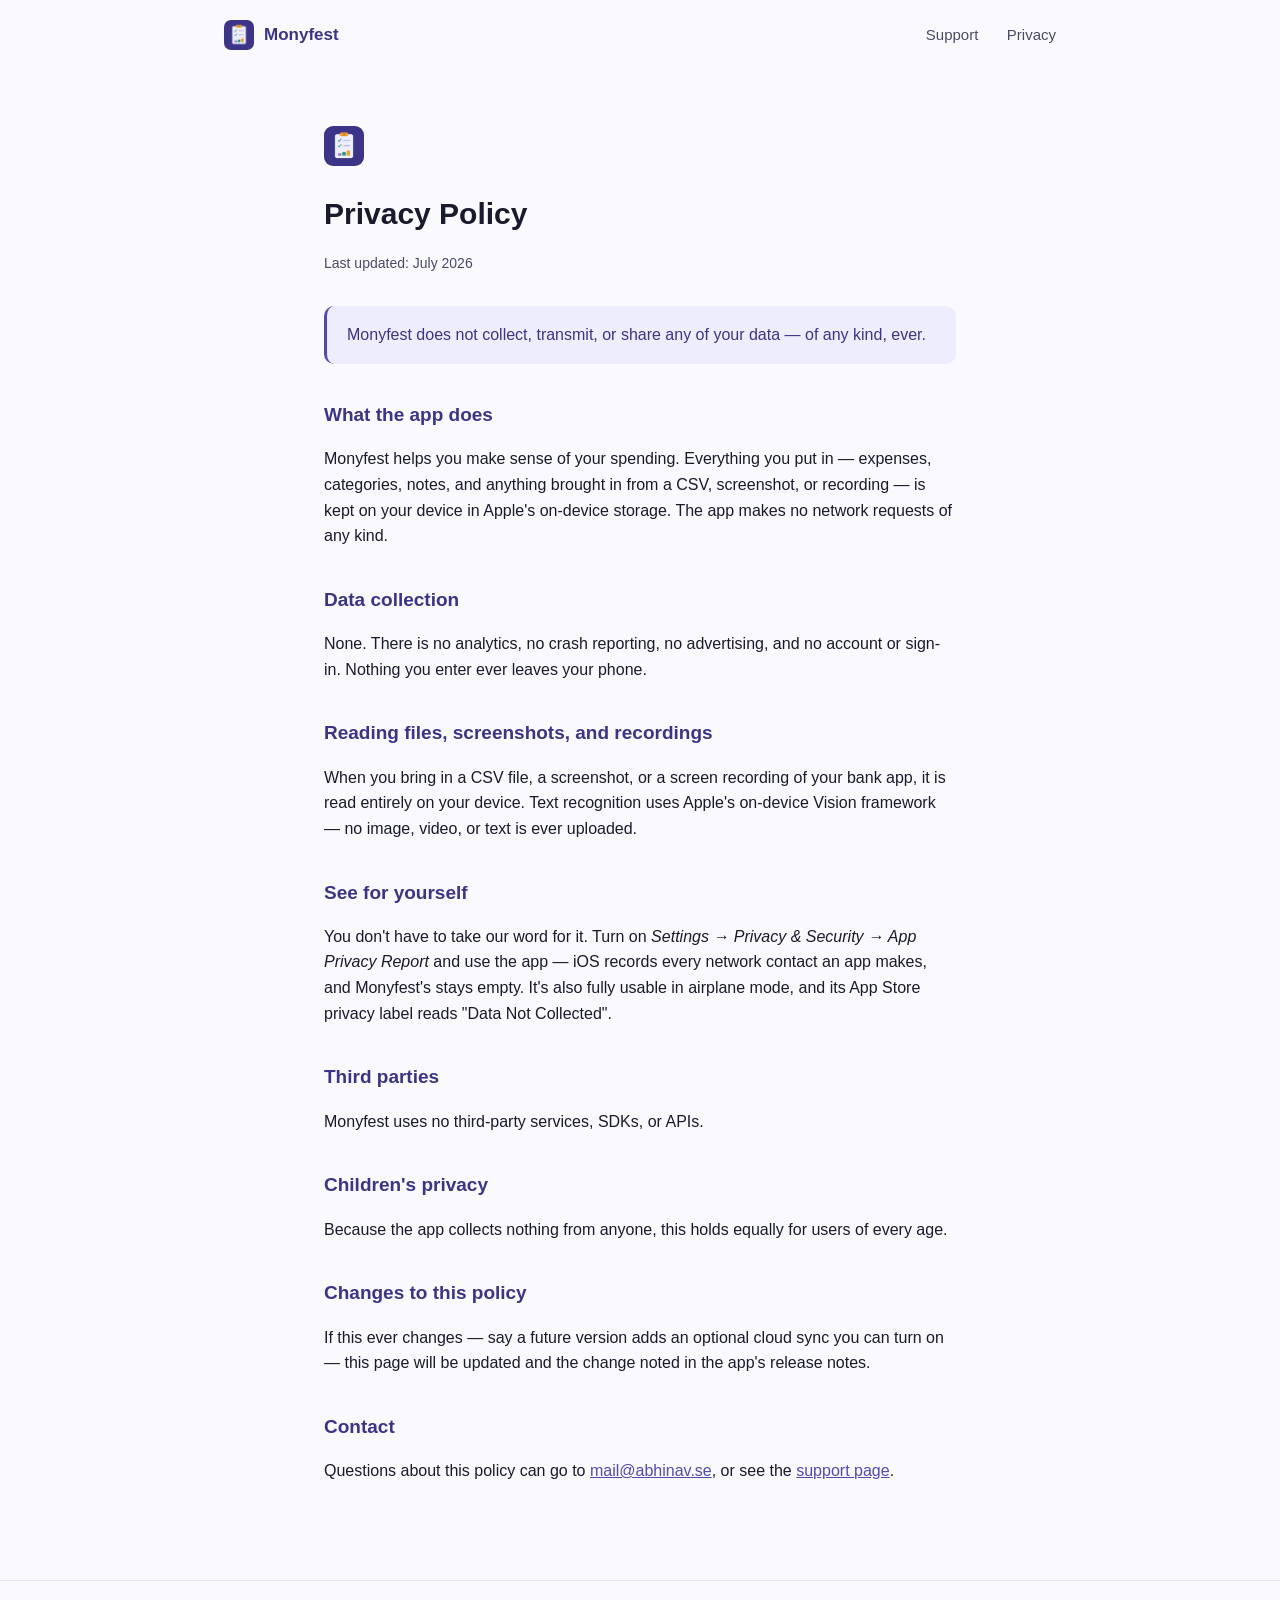
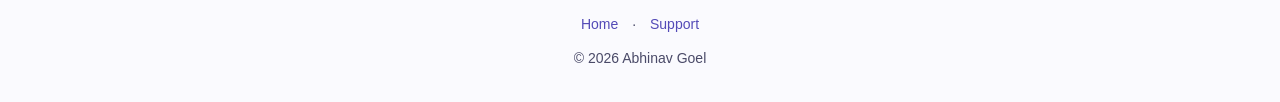
==== privacy.html @ 4cb0ec4e "Rebrand site to Monyfest; reinvent copy without tracker/logger" ====
<!DOCTYPE html>
<html lang="en">
<head>
<meta charset="UTF-8">
<title>Privacy Policy — Monyfest</title>
<meta name="viewport" content="width=device-width, initial-scale=1">
<link rel="icon" href="assets/icon.png">
<link rel="stylesheet" href="styles.css">
</head>
<body>

<nav>
  <a class="brand" href="index.html"><img src="assets/icon.png" alt=""> Monyfest</a>
  <div class="links">
    <a href="support.html">Support</a>
    <a href="privacy.html">Privacy</a>
  </div>
</nav>

<div class="page">
  <div class="page-header"><img src="assets/icon.png" alt=""></div>
  <h1>Privacy Policy</h1>
  <p class="updated">Last updated: July 2026</p>

  <div class="callout">Monyfest does not collect, transmit, or share any of your data — of any kind, ever.</div>

  <h2>What the app does</h2>
  <p>Monyfest helps you make sense of your spending. Everything you put in — expenses, categories, notes, and anything brought in from a CSV, screenshot, or recording — is kept on your device in Apple's on-device storage. The app makes no network requests of any kind.</p>

  <h2>Data collection</h2>
  <p>None. There is no analytics, no crash reporting, no advertising, and no account or sign-in. Nothing you enter ever leaves your phone.</p>

  <h2>Reading files, screenshots, and recordings</h2>
  <p>When you bring in a CSV file, a screenshot, or a screen recording of your bank app, it is read entirely on your device. Text recognition uses Apple's on-device Vision framework — no image, video, or text is ever uploaded.</p>

  <h2>See for yourself</h2>
  <p>You don't have to take our word for it. Turn on <em>Settings → Privacy &amp; Security → App Privacy Report</em> and use the app — iOS records every network contact an app makes, and Monyfest's stays empty. It's also fully usable in airplane mode, and its App Store privacy label reads "Data Not Collected".</p>

  <h2>Third parties</h2>
  <p>Monyfest uses no third-party services, SDKs, or APIs.</p>

  <h2>Children's privacy</h2>
  <p>Because the app collects nothing from anyone, this holds equally for users of every age.</p>

  <h2>Changes to this policy</h2>
  <p>If this ever changes — say a future version adds an optional cloud sync you can turn on — this page will be updated and the change noted in the app's release notes.</p>

  <h2>Contact</h2>
  <p>Questions about this policy can go to <a href="mailto:mail@abhinav.se">mail@abhinav.se</a>, or see the <a href="support.html">support page</a>.</p>
</div>

<footer>
  <div><a href="index.html">Home</a> · <a href="support.html">Support</a></div>
  <div style="margin-top:12px;">© 2026 Abhinav Goel</div>
</footer>

</body>
</html>
---- styles.css ----
:root {
  --violet-deep: #3C3489;
  --violet: #534AB7;
  --violet-soft: #7F77DD;
  --lavender: #CECBF6;
  --lavender-light: #EEEDFE;
  --teal: #1D9E75;
  --amber: #EF9F27;
  --ink: #1a1a2e;
  --ink-soft: #4a4a68;
  --bg: #fafafe;
  --card: #ffffff;
  --border: #e4e2f5;
}

* { box-sizing: border-box; }

body {
  font-family: -apple-system, BlinkMacSystemFont, "Segoe UI", sans-serif;
  margin: 0;
  color: var(--ink);
  background: var(--bg);
  line-height: 1.6;
}

.wrap { max-width: 880px; margin: 0 auto; padding: 0 24px; }

nav {
  display: flex;
  align-items: center;
  justify-content: space-between;
  padding: 20px 24px;
  max-width: 880px;
  margin: 0 auto;
}
nav .brand { display: flex; align-items: center; gap: 10px; font-weight: 600; font-size: 17px; color: var(--violet-deep); text-decoration: none; }
nav .brand img { width: 30px; height: 30px; border-radius: 7px; }
nav .links a { color: var(--ink-soft); text-decoration: none; font-size: 15px; margin-left: 24px; }
nav .links a:hover { color: var(--violet); }

.hero {
  background: var(--violet-deep);
  color: white;
  padding: 64px 24px 0;
  text-align: center;
  overflow: hidden;
}
.hero img.icon { width: 88px; height: 88px; border-radius: 20px; margin-bottom: 24px; box-shadow: 0 8px 24px rgba(0,0,0,0.25); }
.hero h1 { font-size: 40px; margin: 0 0 12px; font-weight: 700; }
.hero p.tagline { font-size: 19px; color: var(--lavender); max-width: 480px; margin: 0 auto 32px; }
.hero .badges { display: flex; justify-content: center; gap: 10px; flex-wrap: wrap; margin-bottom: 56px; }
.badge { background: rgba(255,255,255,0.12); color: var(--lavender); font-size: 13px; padding: 7px 14px; border-radius: 20px; }

.shots {
  display: flex;
  justify-content: center;
  align-items: flex-start;
  gap: 16px;
  padding: 0 24px;
}
.hero .shots { transform: translateY(40px); }
.shots img {
  height: 430px;
  width: auto;
  border-radius: 22px;
  box-shadow: 0 20px 50px rgba(0,0,0,0.35);
  border: 1px solid rgba(255,255,255,0.15);
}

.section { padding: 96px 24px 64px; }
.section.tight { padding-top: 48px; }
h2.section-title { font-size: 28px; text-align: center; margin: 0 0 12px; }
p.section-sub { text-align: center; color: var(--ink-soft); max-width: 520px; margin: 0 auto 48px; }

.features {
  display: grid;
  grid-template-columns: repeat(3, 1fr);
  gap: 20px;
  max-width: 880px;
  margin: 0 auto;
}
.feature {
  background: var(--card);
  border: 1px solid var(--border);
  border-radius: 16px;
  padding: 24px;
}
.feature .icon {
  width: 42px; height: 42px;
  border-radius: 11px;
  display: flex; align-items: center; justify-content: center;
  font-size: 20px;
  margin-bottom: 14px;
}
.feature h3 { font-size: 16px; margin: 0 0 8px; }
.feature p { font-size: 14px; color: var(--ink-soft); margin: 0; }

.icon.c-violet { background: var(--lavender-light); color: var(--violet); }
.icon.c-teal { background: #e1f5ee; color: var(--teal); }
.icon.c-amber { background: #faeeda; color: #a8690f; }

.privacy-band {
  background: var(--lavender-light);
  border-radius: 20px;
  max-width: 880px;
  margin: 0 auto;
  padding: 40px;
  text-align: center;
}
.privacy-band h2 { color: var(--violet-deep); margin: 0 0 12px; font-size: 24px; }
.privacy-band p { color: var(--ink-soft); max-width: 520px; margin: 0 auto; }

footer {
  border-top: 1px solid var(--border);
  padding: 32px 24px;
  text-align: center;
  color: var(--ink-soft);
  font-size: 14px;
}
footer a { color: var(--violet); text-decoration: none; margin: 0 10px; }

.page {
  max-width: 680px;
  margin: 0 auto;
  padding: 56px 24px 80px;
}
.page-header { display: flex; align-items: center; gap: 12px; margin-bottom: 8px; }
.page-header img { width: 40px; height: 40px; border-radius: 9px; }
.page h1 { font-size: 30px; margin: 24px 0 4px; }
.page .updated { color: var(--ink-soft); font-size: 14px; margin-bottom: 32px; }
.page h2 { font-size: 19px; margin-top: 36px; color: var(--violet-deep); }
.page a { color: var(--violet); }
.page .callout {
  background: var(--lavender-light);
  border-left: 3px solid var(--violet);
  border-radius: 10px;
  padding: 16px 20px;
  color: var(--violet-deep);
  font-weight: 500;
}
.page .faq-q { font-weight: 600; margin-top: 20px; }
.page .faq-a { color: var(--ink-soft); margin: 6px 0 0; }

@media (max-width: 640px) {
  .features { grid-template-columns: 1fr; }
  .shots { flex-wrap: wrap; }
  .shots img { height: 300px; }
  .hero h1 { font-size: 32px; }
}
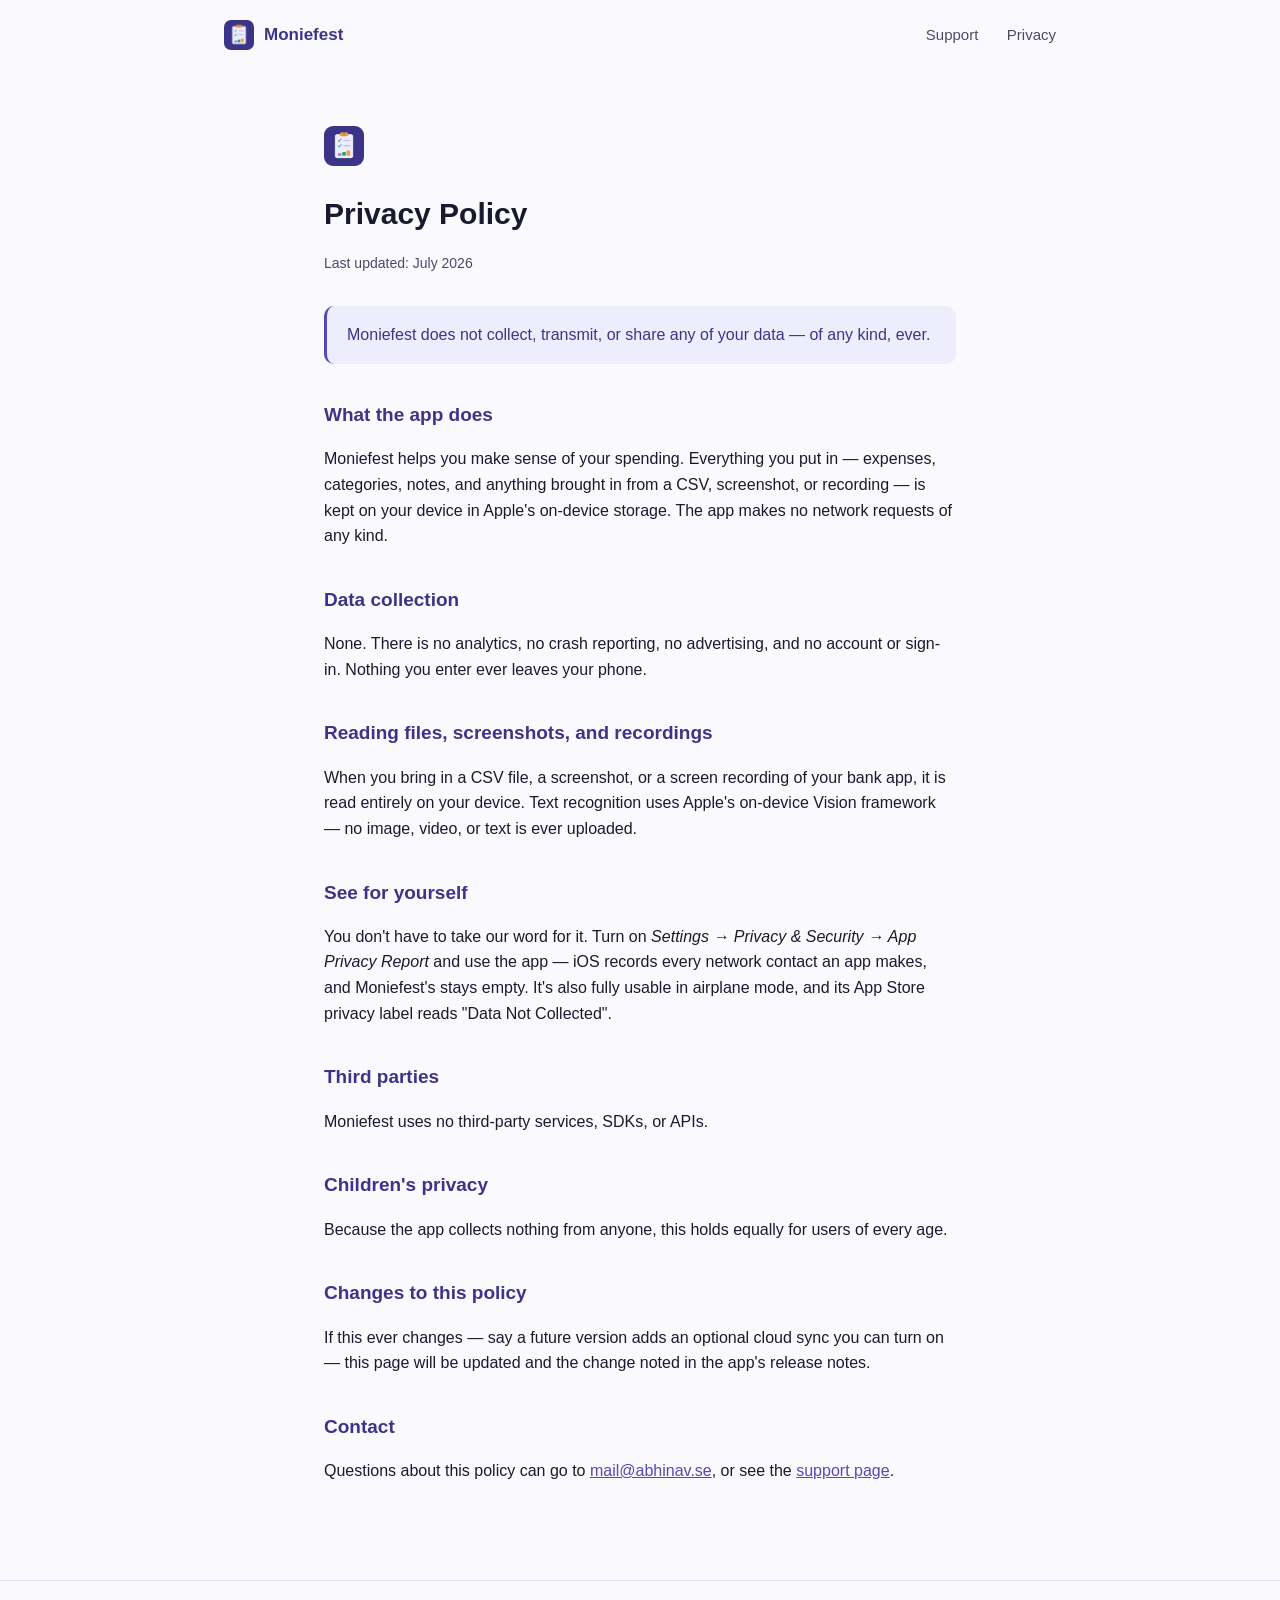
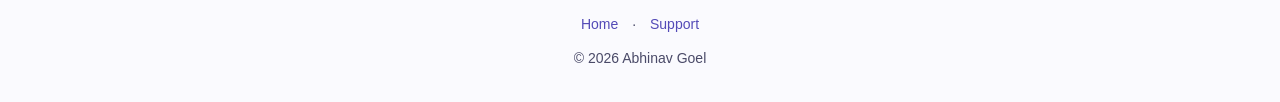
==== commit 954da5ff: "Rebrand Monyfest -> Moniefest" ====
--- a/privacy.html
+++ b/privacy.html
@@ -2,7 +2,7 @@
 <html lang="en">
 <head>
 <meta charset="UTF-8">
-<title>Privacy Policy — Monyfest</title>
+<title>Privacy Policy — Moniefest</title>
 <meta name="viewport" content="width=device-width, initial-scale=1">
 <link rel="icon" href="assets/icon.png">
 <link rel="stylesheet" href="styles.css">
@@ -10,7 +10,7 @@
 <body>
 
 <nav>
-  <a class="brand" href="index.html"><img src="assets/icon.png" alt=""> Monyfest</a>
+  <a class="brand" href="index.html"><img src="assets/icon.png" alt=""> Moniefest</a>
   <div class="links">
     <a href="support.html">Support</a>
     <a href="privacy.html">Privacy</a>
@@ -22,10 +22,10 @@
   <h1>Privacy Policy</h1>
   <p class="updated">Last updated: July 2026</p>
 
-  <div class="callout">Monyfest does not collect, transmit, or share any of your data — of any kind, ever.</div>
+  <div class="callout">Moniefest does not collect, transmit, or share any of your data — of any kind, ever.</div>
 
   <h2>What the app does</h2>
-  <p>Monyfest helps you make sense of your spending. Everything you put in — expenses, categories, notes, and anything brought in from a CSV, screenshot, or recording — is kept on your device in Apple's on-device storage. The app makes no network requests of any kind.</p>
+  <p>Moniefest helps you make sense of your spending. Everything you put in — expenses, categories, notes, and anything brought in from a CSV, screenshot, or recording — is kept on your device in Apple's on-device storage. The app makes no network requests of any kind.</p>
 
   <h2>Data collection</h2>
   <p>None. There is no analytics, no crash reporting, no advertising, and no account or sign-in. Nothing you enter ever leaves your phone.</p>
@@ -34,10 +34,10 @@
   <p>When you bring in a CSV file, a screenshot, or a screen recording of your bank app, it is read entirely on your device. Text recognition uses Apple's on-device Vision framework — no image, video, or text is ever uploaded.</p>
 
   <h2>See for yourself</h2>
-  <p>You don't have to take our word for it. Turn on <em>Settings → Privacy &amp; Security → App Privacy Report</em> and use the app — iOS records every network contact an app makes, and Monyfest's stays empty. It's also fully usable in airplane mode, and its App Store privacy label reads "Data Not Collected".</p>
+  <p>You don't have to take our word for it. Turn on <em>Settings → Privacy &amp; Security → App Privacy Report</em> and use the app — iOS records every network contact an app makes, and Moniefest's stays empty. It's also fully usable in airplane mode, and its App Store privacy label reads "Data Not Collected".</p>
 
   <h2>Third parties</h2>
-  <p>Monyfest uses no third-party services, SDKs, or APIs.</p>
+  <p>Moniefest uses no third-party services, SDKs, or APIs.</p>
 
   <h2>Children's privacy</h2>
   <p>Because the app collects nothing from anyone, this holds equally for users of every age.</p>
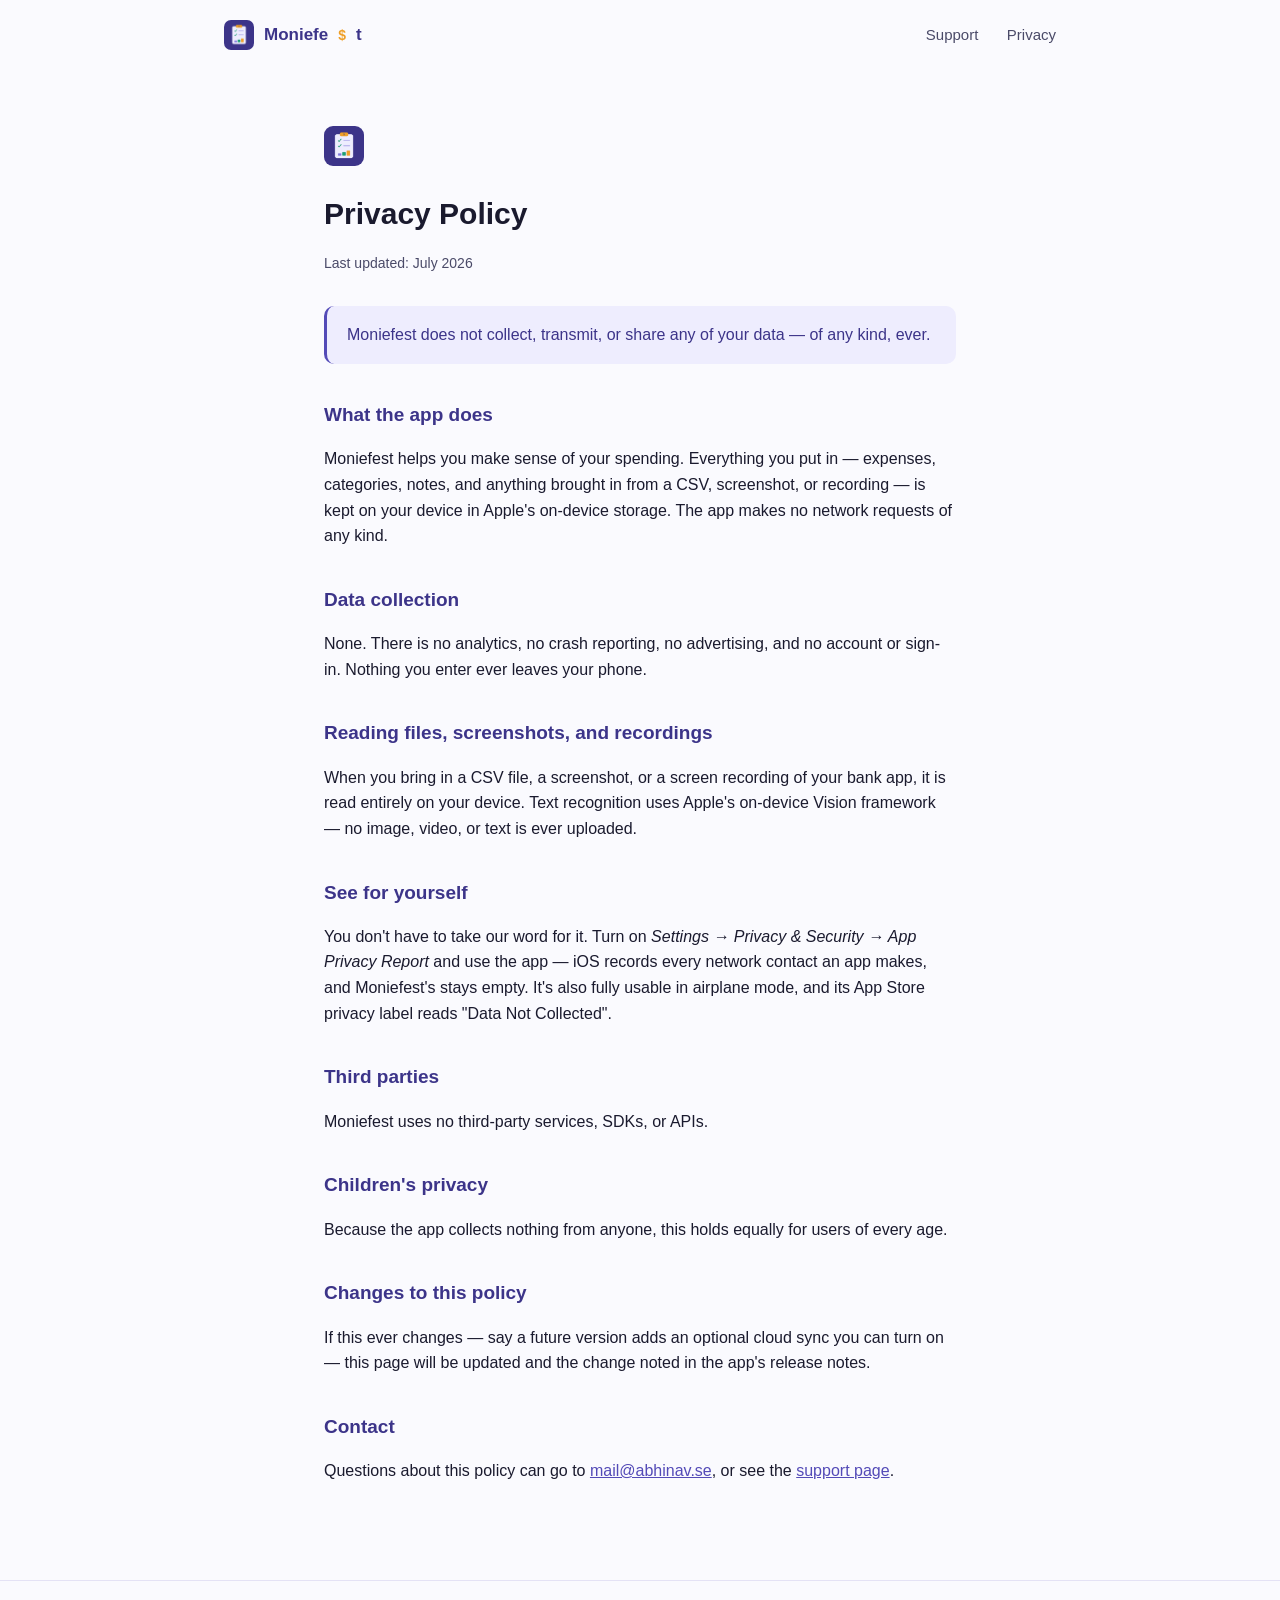
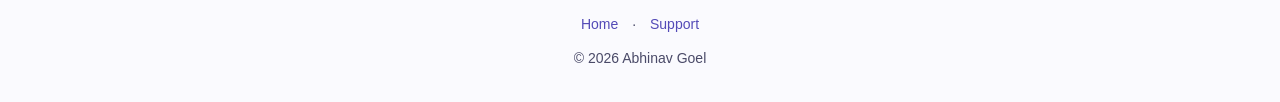
==== commit ffce59ff: "Style nav wordmark with amber $" ====
--- a/privacy.html
+++ b/privacy.html
@@ -10,7 +10,7 @@
 <body>
 
 <nav>
-  <a class="brand" href="index.html"><img src="assets/icon.png" alt=""> Moniefest</a>
+  <a class="brand" href="index.html"><img src="assets/icon.png" alt=""> Moniefe<span class="dollar">$</span>t</a>
   <div class="links">
     <a href="support.html">Support</a>
     <a href="privacy.html">Privacy</a>
--- a/styles.css
+++ b/styles.css
@@ -35,6 +35,7 @@
 }
 nav .brand { display: flex; align-items: center; gap: 10px; font-weight: 600; font-size: 17px; color: var(--violet-deep); text-decoration: none; }
 nav .brand img { width: 30px; height: 30px; border-radius: 7px; }
+nav .brand .dollar { color: var(--amber); font-size: 0.82em; font-weight: 700; }
 nav .links a { color: var(--ink-soft); text-decoration: none; font-size: 15px; margin-left: 24px; }
 nav .links a:hover { color: var(--violet); }
 
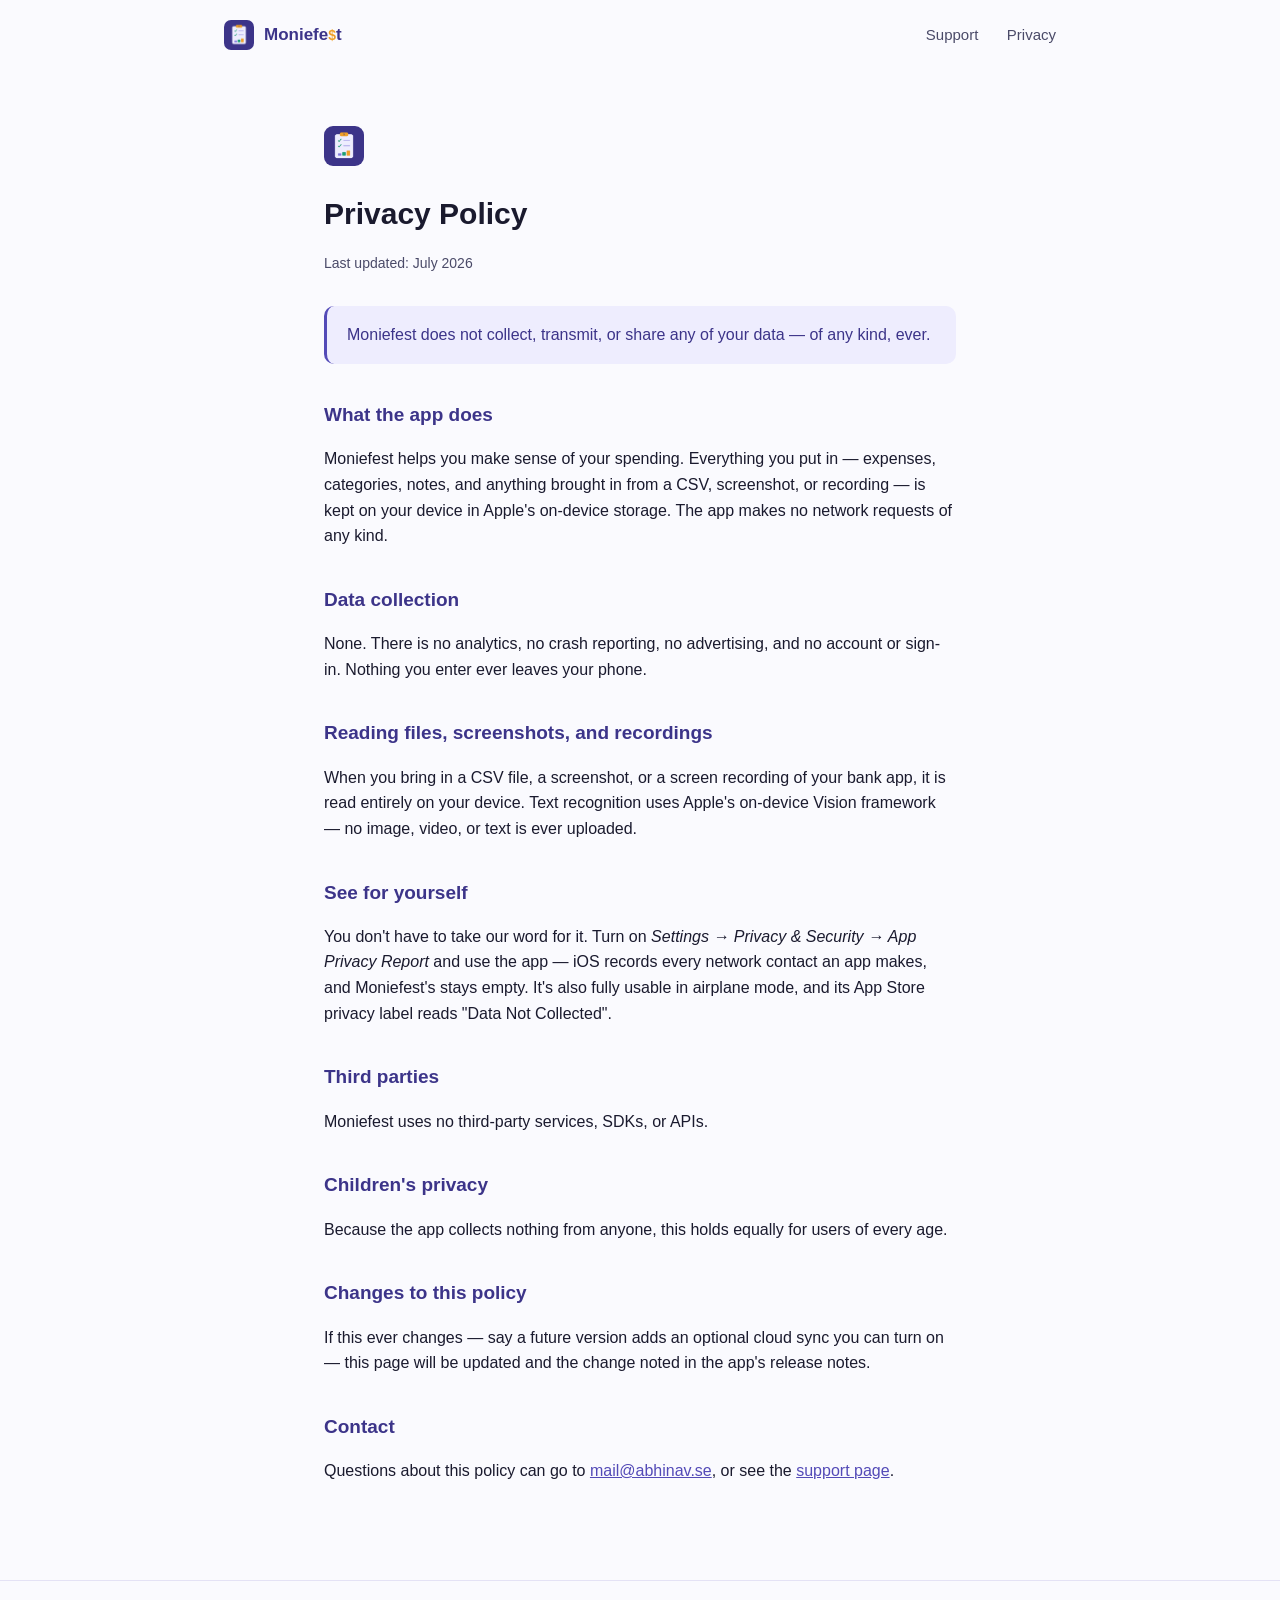
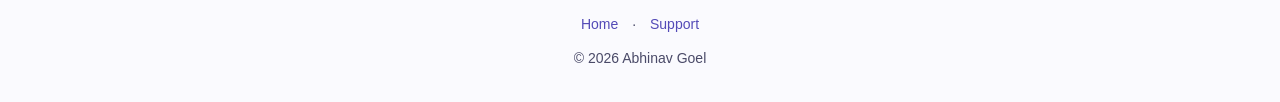
==== commit 122b1c8f: "Fix nav wordmark spacing: wrap in single span so flex gap doesn't split it" ====
--- a/privacy.html
+++ b/privacy.html
@@ -10,7 +10,7 @@
 <body>
 
 <nav>
-  <a class="brand" href="index.html"><img src="assets/icon.png" alt=""> Moniefe<span class="dollar">$</span>t</a>
+  <a class="brand" href="index.html"><img src="assets/icon.png" alt=""> <span class="name">Moniefe<span class="dollar">$</span>t</span></a>
   <div class="links">
     <a href="support.html">Support</a>
     <a href="privacy.html">Privacy</a>
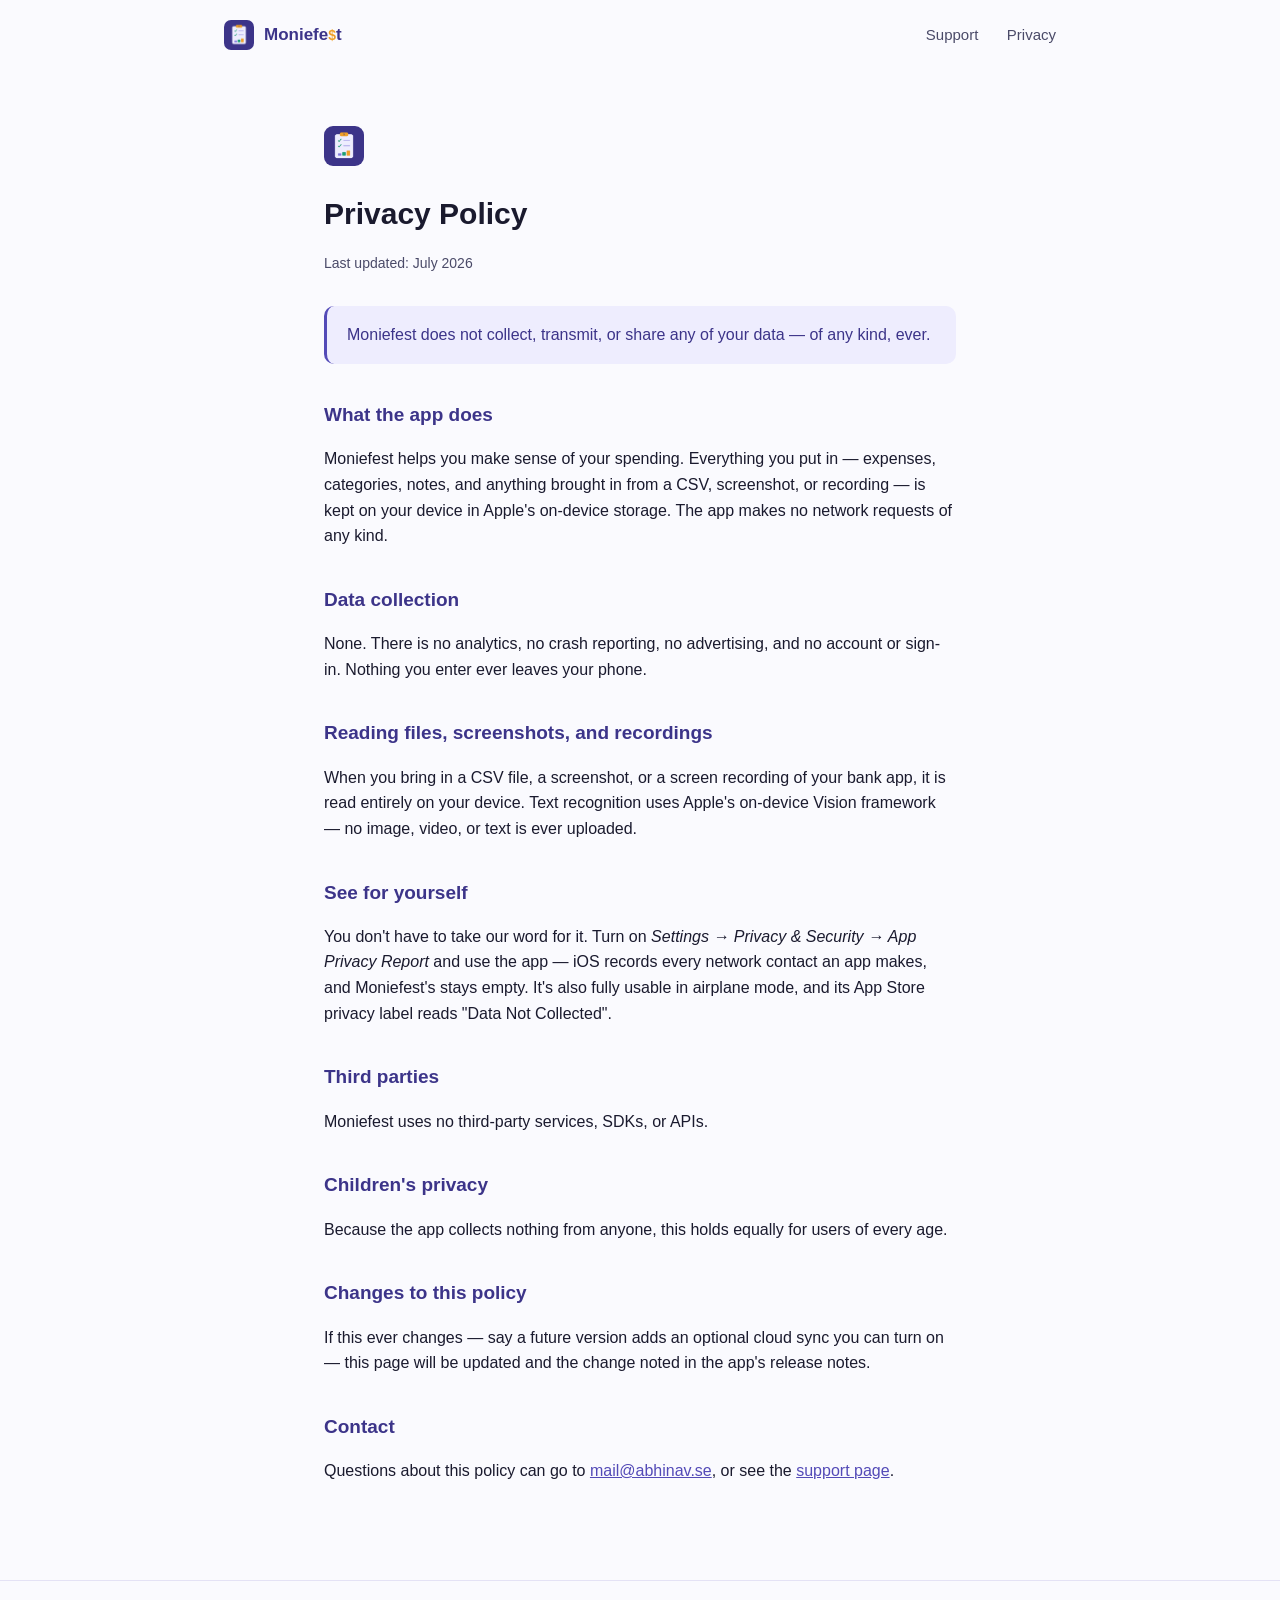
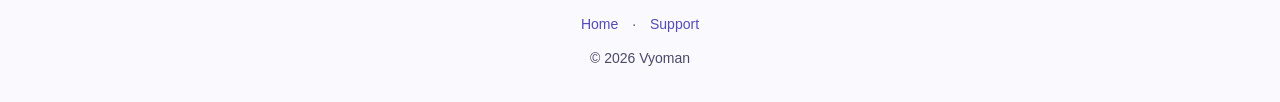
==== commit fcdfb6b1: "Footer copyright: Abhinav Goel -> Vyoman" ====
--- a/privacy.html
+++ b/privacy.html
@@ -4,6 +4,14 @@
 <meta charset="UTF-8">
 <title>Privacy Policy — Moniefest</title>
 <meta name="viewport" content="width=device-width, initial-scale=1">
+<meta property="og:title" content="Privacy Policy — Moniefest">
+<meta property="og:description" content="Moniefest does not collect, transmit, or share any of your data — of any kind, ever.">
+<meta property="og:image" content="https://maverickmicky.github.io/moniefest-site/assets/og-image.png">
+<meta property="og:url" content="https://maverickmicky.github.io/moniefest-site/privacy.html">
+<meta property="og:type" content="website">
+<meta name="twitter:card" content="summary_large_image">
+<meta name="twitter:title" content="Privacy Policy — Moniefest">
+<meta name="twitter:image" content="https://maverickmicky.github.io/moniefest-site/assets/og-image.png">
 <link rel="icon" href="assets/icon.png">
 <link rel="stylesheet" href="styles.css">
 </head>
@@ -51,7 +59,7 @@
 
 <footer>
   <div><a href="index.html">Home</a> · <a href="support.html">Support</a></div>
-  <div style="margin-top:12px;">© 2026 Abhinav Goel</div>
+  <div style="margin-top:12px;">© 2026 Vyoman</div>
 </footer>
 
 </body>
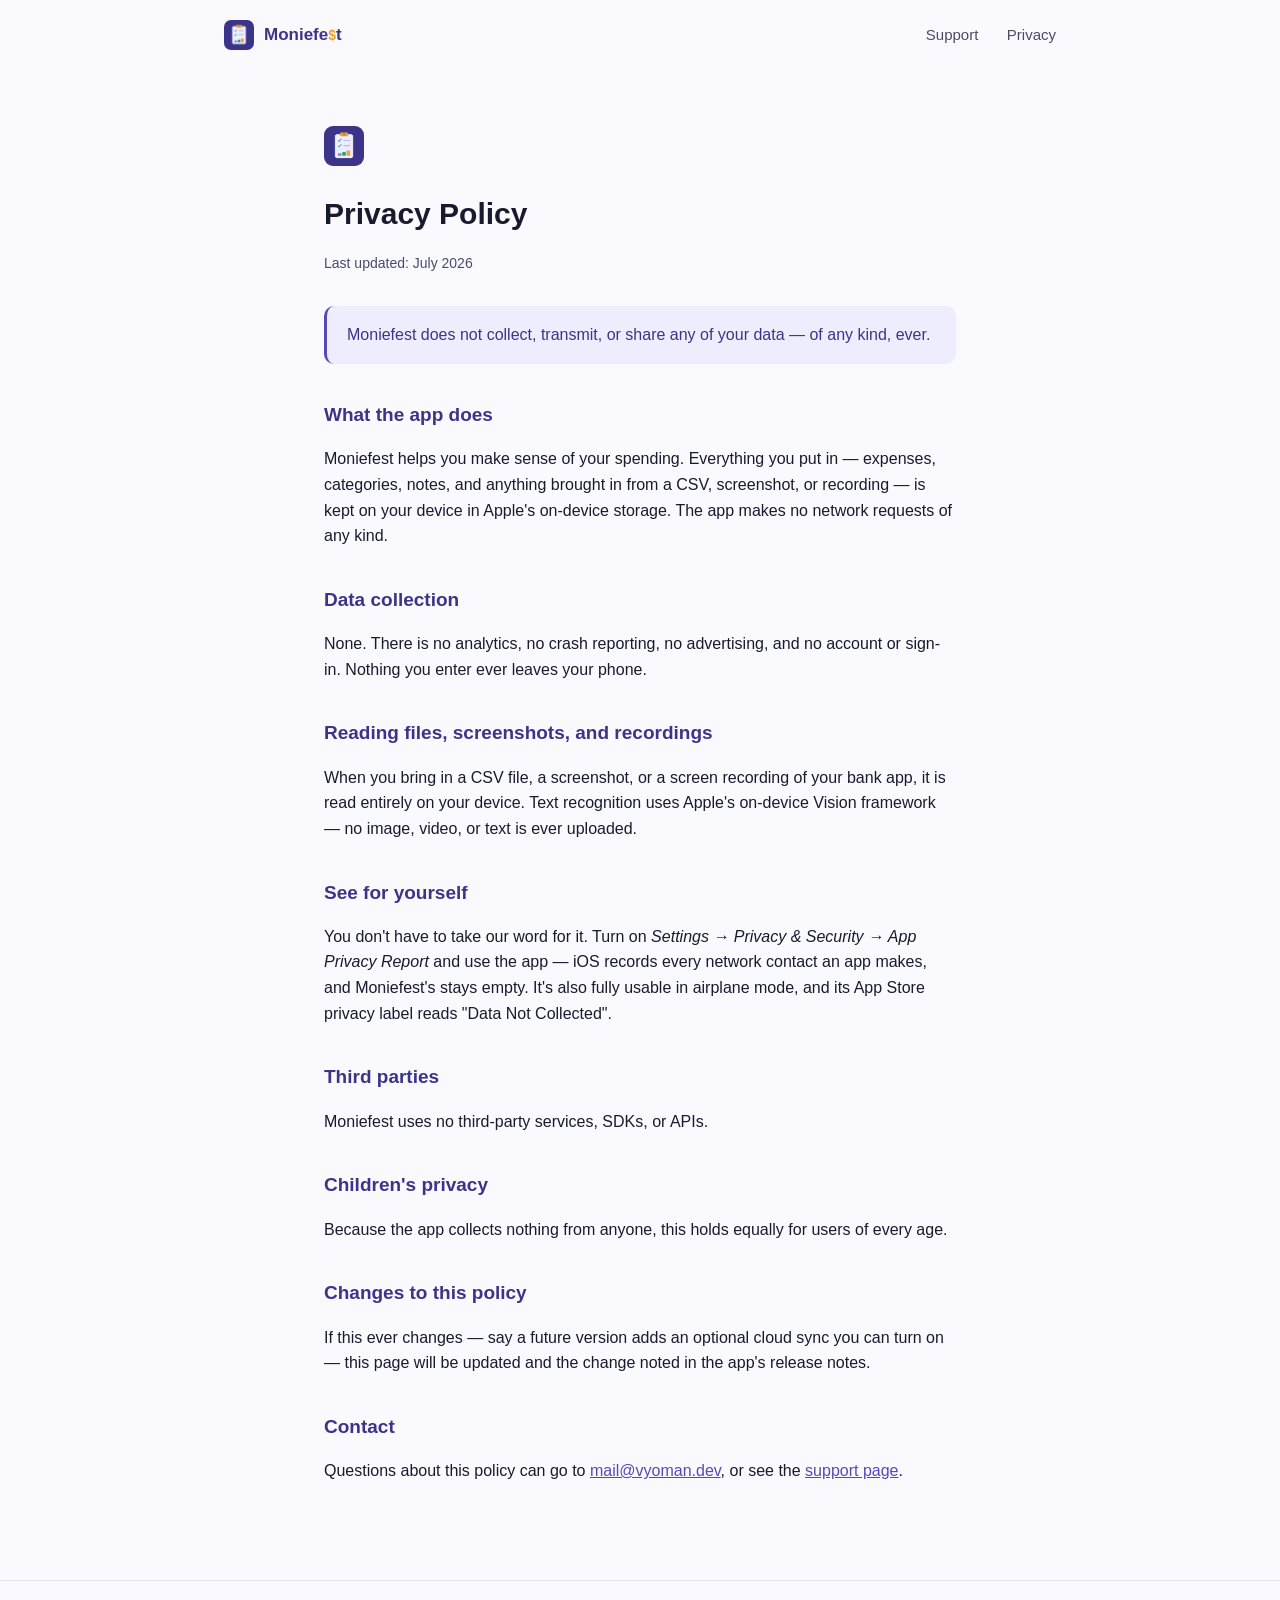
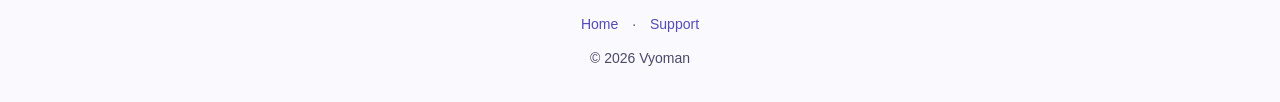
==== commit 74c85296: "Update contact email to mail@vyoman.dev and coffee link to /vyoman Co-Authored-By: Claude Fable 5 <n" ====
--- a/privacy.html
+++ b/privacy.html
@@ -54,7 +54,7 @@
   <p>If this ever changes — say a future version adds an optional cloud sync you can turn on — this page will be updated and the change noted in the app's release notes.</p>
 
   <h2>Contact</h2>
-  <p>Questions about this policy can go to <a href="mailto:mail@abhinav.se">mail@abhinav.se</a>, or see the <a href="support.html">support page</a>.</p>
+  <p>Questions about this policy can go to <a href="mailto:mail@vyoman.dev">mail@vyoman.dev</a>, or see the <a href="support.html">support page</a>.</p>
 </div>
 
 <footer>
